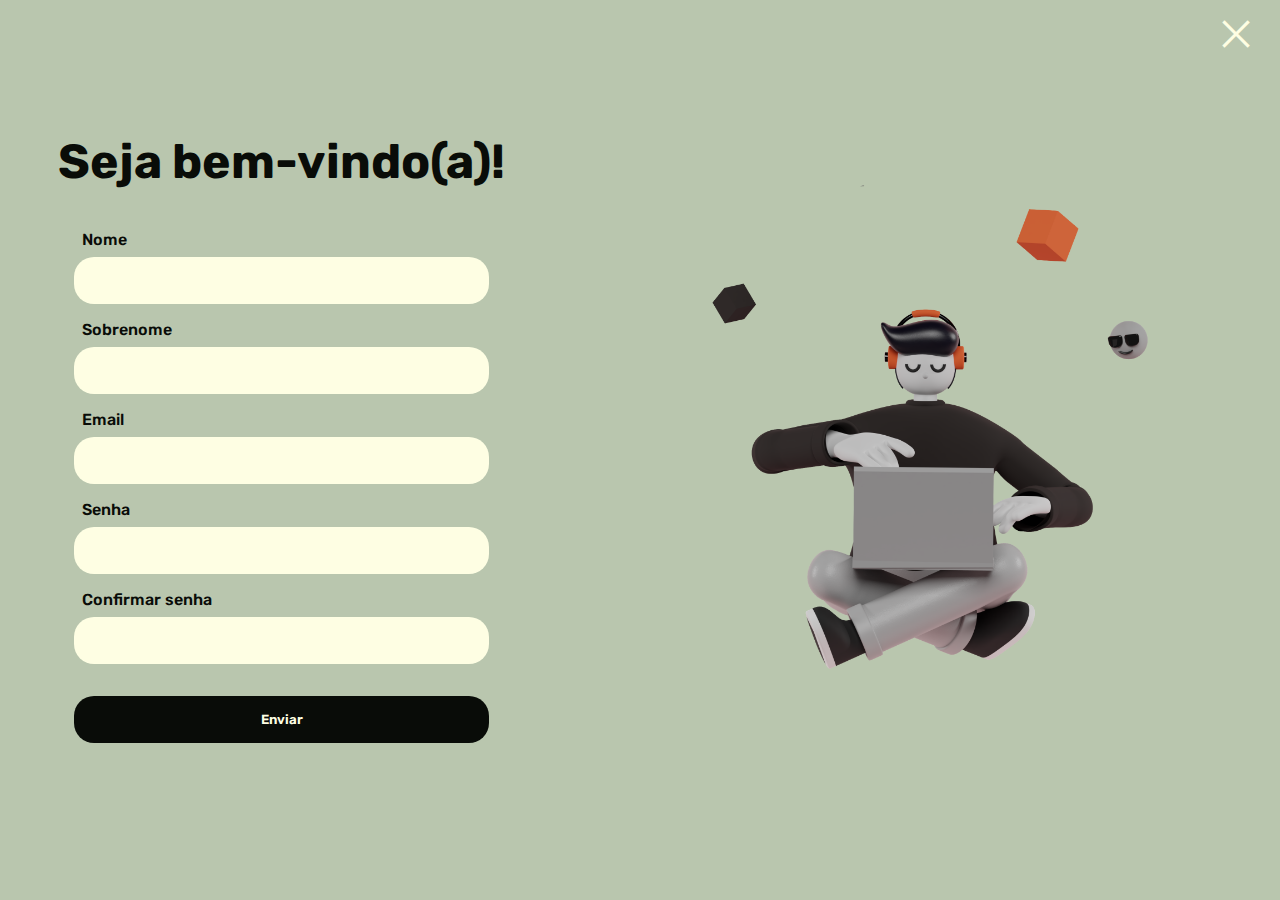
==== src/main/resources/public/cadastro.html @ 0b2d42ea "Inclusão da página de Login, Cadastro e Perfil" ====
<!DOCTYPE html>
<html lang="pt-br">

<head>
  <meta charset="UTF-8" />
  <meta http-equiv="X-UA-Compatible" content="IE=edge" />
  <meta name="viewport" content="width=device-width, initial-scale=1.0" />
  <link rel="shortcut icon" href="./assets/FavIcon.svg" type="image/x-icon" />
  <link rel="preconnect" href="https://fonts.googleapis.com" />
  <link rel="preconnect" href="https://fonts.gstatic.com" crossorigin />
  <link href="https://fonts.googleapis.com/css2?family=Rubik:wght@400;600;700&display=swap" rel="stylesheet" />
  <link href="https://fonts.googleapis.com/css2?family=Material+Symbols+Outlined:wght@700" rel="stylesheet" />
  <link rel="stylesheet" href="./styles/style.css" />
  <link rel="stylesheet" href="./styles/cadastro.css" />
  <title>Chillout | Cadastro</title>
</head>

<body>
  <section class="cadastro">
    <div class="cadastro_form_container">
      <h1 class="cadastro_title">Seja bem-vindo(a)!</h1>
      <form id="cadastro_form" onsubmit="addIdToPath('cadastro_form', 'http://localhost:6789/new-user')" method="post">
        <p class="erro"></p>
        <label for="name">Nome</label>
        <input type="text" id="name" name="name" required />

        <label for="surname">Sobrenome</label>
        <input type="text" id="surname" name="surname" required />
        
        <label for="email">Email</label>
        <input type="email" id="email" name="email" required />

        <label for="senha">Senha</label>
        <input type="password" id="senha_cadastro" name="senha" required />

        <label for="senha_confirm">Confirmar senha</label>
        <input type="password" id="senha_confirm" name="senha_confirm" required />

        <input class="btn_cadastrar" type="submit" value="Enviar" />
      </form>
    </div>
    <div class="cadastro_image">
      <img src="./assets/People-Like-Image.png" alt="" />
    </div>
    <a href="./login.html" class="close_cadastro">
      <span class="material-symbols-outlined">close</span>
    </a>
  </section>
</body>

</html>
---- src/main/resources/public/styles/style.css ----
:root {
  --base-color: #fefee3;
  --primary-color: #b9c6ae;
  --second-color: #348aa7;
  --text-color: #090c08;

  --rubik: "Rubik", sans-serif;
}

* {
  margin: 0;
  padding: 0;
  box-sizing: border-box;
  -webkit-font-smoothing: antialiased;
  -moz-osx-font-smoothing: grayscale;
  font-family: var(--rubik);
}

body {
  background-color: var(--base-color);
}

*::-webkit-scrollbar {
  width: 1rem;
}

*::-webkit-scrollbar-track {
  background: transparent;
}

*::-webkit-scrollbar-thumb {
  background-color: var(--primary-color);
  border: none;
}

.primary {
  color: var(--primary-color);
}

.secondary {
  color: var(--second-color);
}

h1 {
  color: var(--text-color);
  font-size: 3rem;
}

h2,
h3 {
  color: var(--text-color);
}

p {
  color: var(--text-color);
}

main {
  margin: 0 1rem;
  display: flex;
  flex-direction: column;
}

ul {
  list-style: none;
}
---- src/main/resources/public/styles/cadastro.css ----
.cadastro {
  align-items: center;
  background: var(--primary-color);
  display: flex;
  height: 100%;
  justify-content: space-around;
  position: absolute;
  width: 100%;
  z-index: 100;
  top: 0;
}

.cadastro_image img {
  width: 600px;
}

.cadastro_form_container {
  display: flex;
  flex-direction: column;
  gap: 1rem;
  justify-content: center;
}

.cadastro_title {
  color: var(--text-color);
}

#cadastro_form {
  display: flex;
  flex-direction: column;
  padding: 1rem;
}

#cadastro_form label {
  color: var(--text-color);
  font-weight: 550;
  padding: 0.5rem;
}

#cadastro_form input {
  background: var(--base-color);
  border: none;
  border-radius: 20px;
  color: var(--text-color);
  margin-bottom: 0.5rem;
  outline: none;
  padding: 1rem;
  width: 100%;
}

#cadastro_form .btn_cadastrar {
  background: var(--text-color);
  color: var(--base-color);
  cursor: pointer;
  font-weight: 600;
  margin-top: 1.5rem;
  transition: all 0.3s;
}

#cadastro_form .btn_cadastrar:hover {
  background: var(--base-color);
  color: var(--text-color);
}

.close_cadastro {
  background: var(--primary-color);
  border: none;
  color: var(--base-color);
  cursor: pointer;
  outline: none;
  position: absolute;
  right: 20px;
  top: 10px;
  transition: all 0.3s;
}

.close_cadastro:hover {
  color: var(--text-color);
}

.close_cadastro span {
  font-size: 3rem;
}
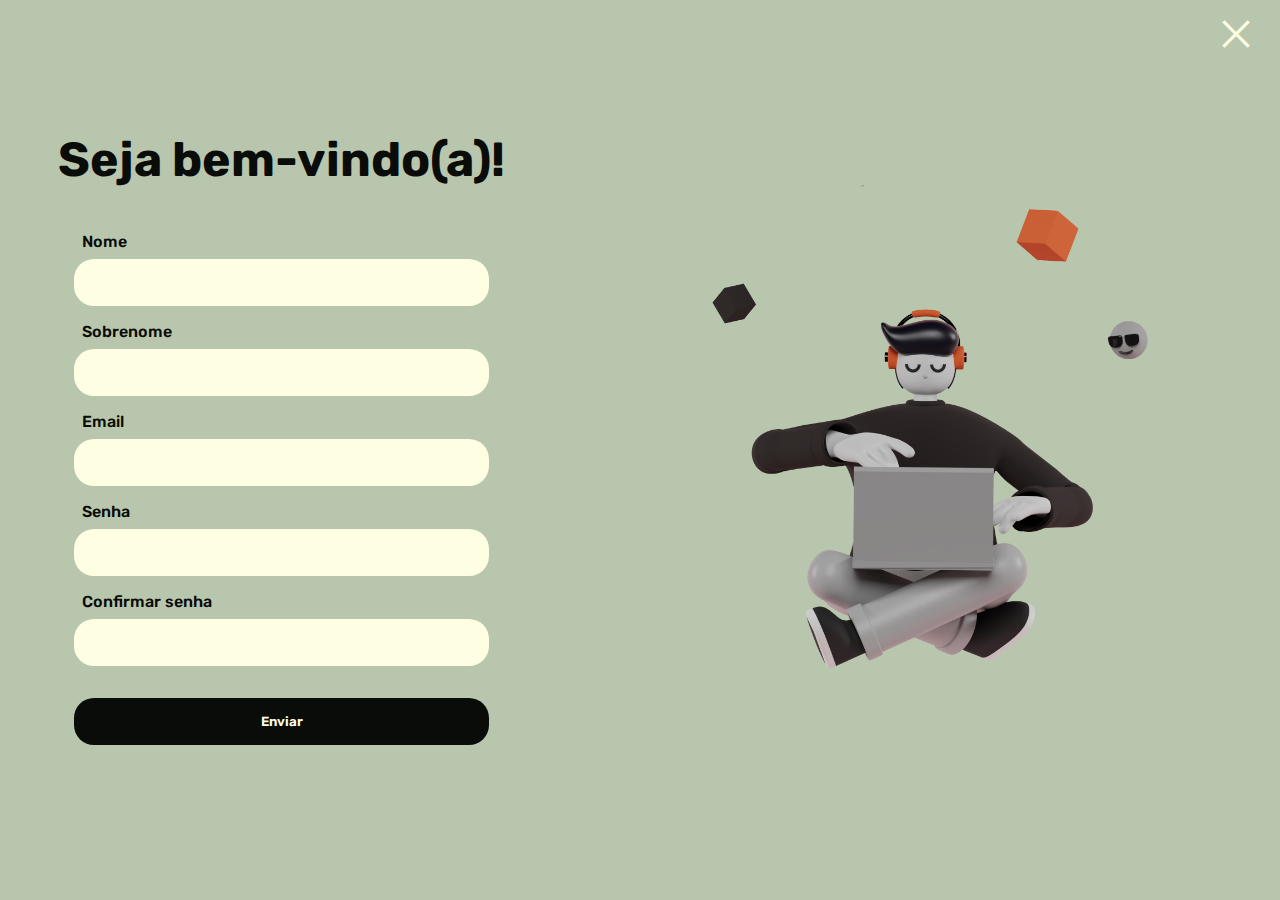
==== commit 893cca2d: "Alterações para implementar o Cadastro." ====
--- a/src/main/resources/public/cadastro.html
+++ b/src/main/resources/public/cadastro.html
@@ -19,22 +19,22 @@
   <section class="cadastro">
     <div class="cadastro_form_container">
       <h1 class="cadastro_title">Seja bem-vindo(a)!</h1>
-      <form id="cadastro_form" onsubmit="addIdToPath('cadastro_form', 'http://localhost:6789/new-user')" method="post">
-        <p class="erro"></p>
+      <form id="cadastro_form" action ="http://localhost:6789/new-user" method="post">
+        <p style="margin-bottom: 1%;" class="erro"></p>
         <label for="name">Nome</label>
-        <input type="text" id="name" name="name" required />
+        <input type="text" id="name" name="name" substituirNome required />
 
         <label for="surname">Sobrenome</label>
-        <input type="text" id="surname" name="surname" required />
+        <input type="text" id="surname" name="surname" substituirSobrenome required />
         
         <label for="email">Email</label>
-        <input type="email" id="email" name="email" required />
+        <input type="email" id="email" name="email" substituirEmail required />
 
         <label for="senha">Senha</label>
-        <input type="password" id="senha_cadastro" name="senha" required />
+        <input type="password" id="senha" name="senha" substituirSenha required />
 
         <label for="senha_confirm">Confirmar senha</label>
-        <input type="password" id="senha_confirm" name="senha_confirm" required />
+        <input type="password" id="confirm" name="confirm" required />
 
         <input class="btn_cadastrar" type="submit" value="Enviar" />
       </form>
